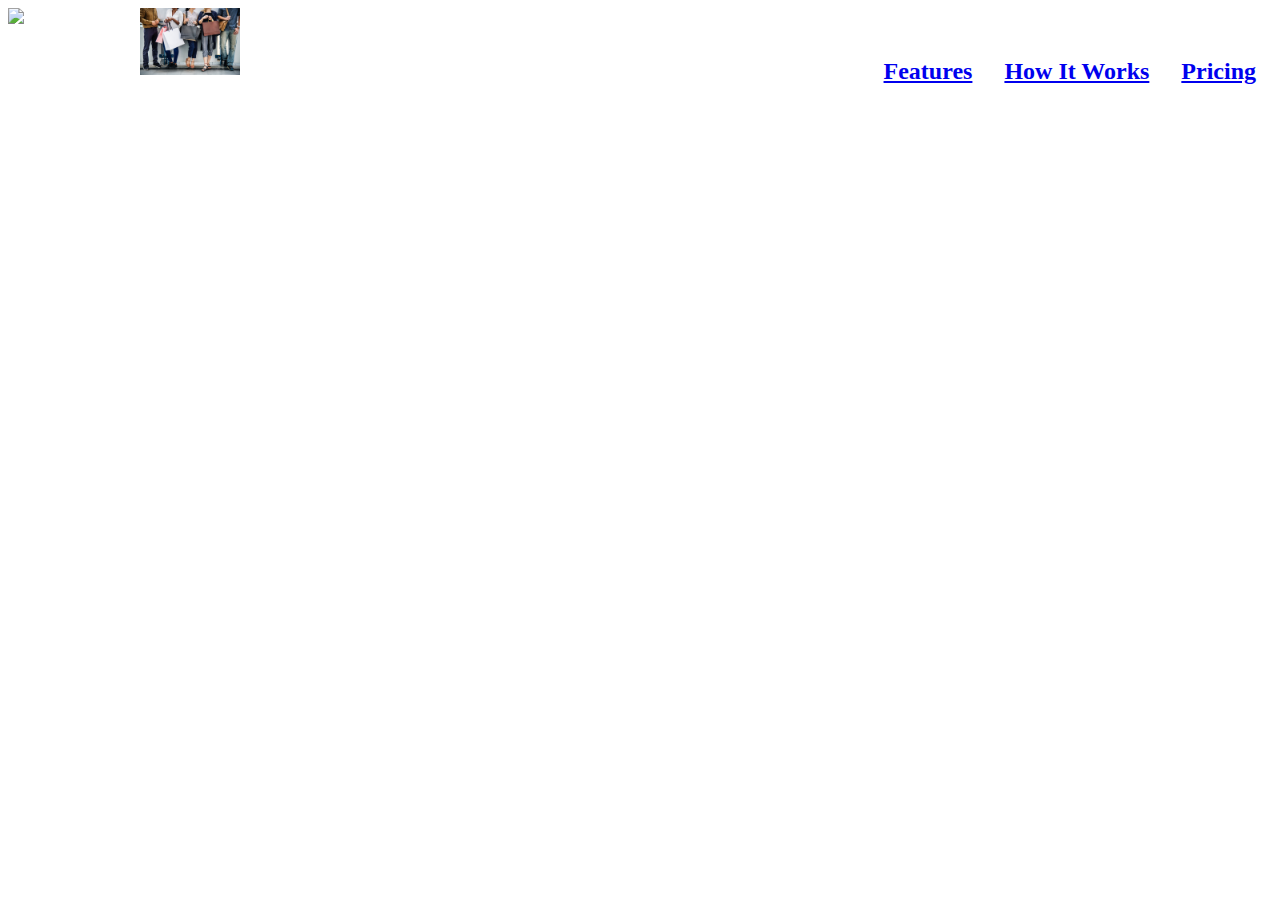
==== productLanding/product.html @ f1253bfc "product landong" ====
<!DOCTYPE html>
<html>

<head>
    <link rel="stylesheet" type="text/css" href="productStyle.css">
</head>

<body>

    <div>
        <header id="header">
            <img class="header-img" id="header-img" src="https://upload.wikimedia.org/wikipedia/commons/9/92/UNIQLO_logo.svg">
            <div id="nav-bar" class="topnav">
            <ul>
                <li class="nav-link"><a href="#pricing">Pricing</a></li>
                <li class="nav-link"><a href="#how-it-works">How It Works</a></li>
                <li class="nav-link"><a href="#features">Features</a></li>
            </ul>
            </div>
        </header>
    </div>

    <div class="container">

    </div>

    <div class="container">
        <div class="feature-container">
        <section id="features">
            <img class="feature-img" src="img/1.jpg">
        </section>
        </div>
    </div>



</body>

</html>
---- productLanding/productStyle.css ----
@import 'https://fonts.googleapis.com/css?family=Lato:400,700';

* {
  box-sizing: border-box;
}

.header-img {
  width: 100px;
  position: absolute;
}

.container {
  max-width: 1000px;
  width: 100%;
  margin: 0 auto;
}

.topnav ul {
  display: inline;
  list-style: none;
  margin: 0;
  padding: 0;
}

.topnav li {
  float: right;
  margin-top: 1.5em;
  font-size: 1.5em;
  text-decoration: none;
}

.nav-link {
  display: block;
  text-align: center;
  padding: 14px 16px;
  font-weight: bolder;
}

.nav-tab:hover {
  background-color: slategrey;
}

.feature-container {
  position: relative;
}

.feature-img {
  width: 100px;
}
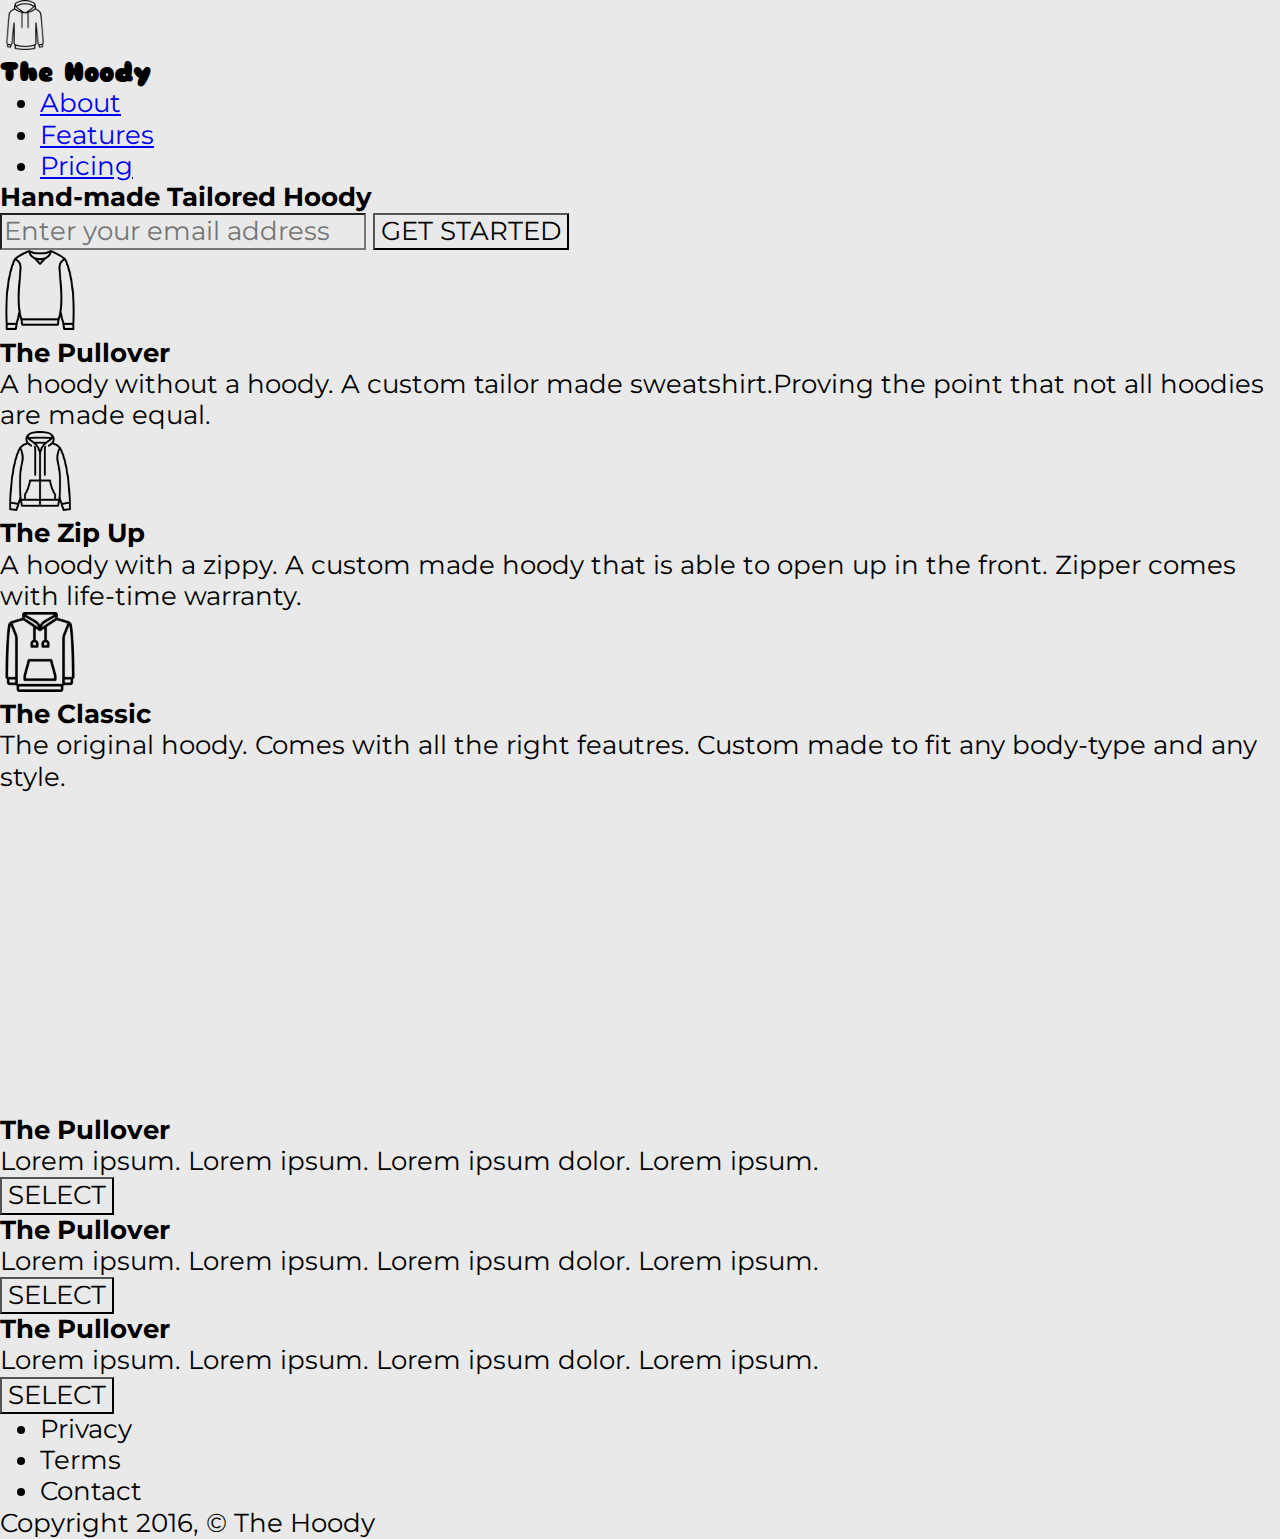
==== commit cb0b7181: "do css" ====
--- a/productLanding/product.html
+++ b/productLanding/product.html
@@ -1,39 +1,101 @@
 <!DOCTYPE html>
 <html>
+    <head>
+        <title>My Product</title>
+        <link rel="stylesheet" type="text/css" href="productStyle.css">
+    </head>
+    <body>
 
-<head>
-    <link rel="stylesheet" type="text/css" href="productStyle.css">
-</head>
+        <header>
+            <nav id="nav-bar"><img id="header-img" width="50px" src='../productLanding/img/sweatshirt.png'>
+                <h1 class="main-heading">The Hoody</h1>
+                <ul class="nav-link">
+                    <li><a href="#about">About</a></li>
+                    <li><a href="#features">Features</a></li>
+                    <li><a href="#pricing">Pricing</a></li>
+                </ul>
+            </nav>
+        </header>
 
-<body>
+        <div id="form" class="container">
+            <form class="email-form">
+                <h2>Hand-made Tailored Hoody</h2>
+                <input id="email" type="email" name="email" placeholder="Enter your email address">
+                <input id="submit" class="button" type="submit" value="GET STARTED">
+            </form>
+        </div>
 
-    <div>
-        <header id="header">
-            <img class="header-img" id="header-img" src="https://upload.wikimedia.org/wikipedia/commons/9/92/UNIQLO_logo.svg">
-            <div id="nav-bar" class="topnav">
+        <div id="about" class="container">
+            <div class="about">
+                <img width="80px" src="img/pullOver.png">
+                <h3>The Pullover</h3>
+                <p>A hoody without a hoody. A custom tailor made
+                    sweatshirt.Proving the point that not all hoodies
+                    are made equal.
+                </p>
+            </div>
+
+            <div class="about">
+                <img width="80px" src="img/zipUp.png">
+                <h3>The Zip Up</h3>
+                <p>A hoody with a zippy. A custom made hoody that is able
+                    to open up in the front. Zipper comes with life-time
+                    warranty.
+                </p>
+            </div>
+
+            <div class="about">
+                <img width="80px" src="img/classic.png">
+                <h3>The Classic</h3>
+                <p>The original hoody. Comes with all the right feautres.
+                    Custom made to fit any body-type and any style.
+                </p>
+            </div>
+        </div>
+
+        <div id="features" class="container">
+                <iframe width="560" height="315" src="https://www.youtube.com/embed/2U4WN3XqyVc" frameborder="0" allow="accelerometer; autoplay; encrypted-media; gyroscope; picture-in-picture" allowfullscreen></iframe>
+        </div>
+
+        <div id="pricing" class="container">
+            <div class="pricing">
+                <h3>The Pullover</h3>
+                <p>Lorem ipsum.
+                    Lorem ipsum.
+                    Lorem ipsum dolor.
+                    Lorem ipsum.</p>
+                <input type="button" value="SELECT">
+            </div>
+
+            <div class="pricing">
+                <h3>The Pullover</h3>
+                <p>Lorem ipsum.
+                Lorem ipsum.
+                Lorem ipsum dolor.
+                Lorem ipsum.</p>
+                <input type="button" value="SELECT">
+            </div>
+
+            <div class="pricing">
+                <h3>The Pullover</h3>
+                <p>Lorem ipsum.
+                Lorem ipsum.
+                Lorem ipsum dolor.
+                Lorem ipsum.</p>
+                <input type="button" value="SELECT">
+            </div>
+        </div>
+
+        <footer id="main-footer">
             <ul>
-                <li class="nav-link"><a href="#pricing">Pricing</a></li>
-                <li class="nav-link"><a href="#how-it-works">How It Works</a></li>
-                <li class="nav-link"><a href="#features">Features</a></li>
+                <li>Privacy</li>
+                <li>Terms</li>
+                <li>Contact</li>
             </ul>
-            </div>
-        </header>
-    </div>
+            <p>
+                Copyright 2016, &copy; The Hoody
+            </p>
+        </footer>
 
-    <div class="container">
-
-    </div>
-
-    <div class="container">
-        <div class="feature-container">
-        <section id="features">
-            <img class="feature-img" src="img/1.jpg">
-        </section>
-        </div>
-    </div>
-
-
-
-</body>
-
+    </body>
 </html>--- a/productLanding/productStyle.css
+++ b/productLanding/productStyle.css
@@ -1,51 +1,14 @@
-
-
-@import 'https://fonts.googleapis.com/css?family=Lato:400,700';
+@import url('https://fonts.googleapis.com/css?family=Montserrat|Sniglet');
 
 * {
   box-sizing: border-box;
+  background-color: rgb(233, 233, 233);
+  font-size: 26px;
+  line-height: 1.2em;
+  margin: 0;
+  font-family: 'Montserrat', sans-serif;
 }
 
-.header-img {
-  width: 100px;
-  position: absolute;
-}
-
-.container {
-  max-width: 1000px;
-  width: 100%;
-  margin: 0 auto;
-}
-
-.topnav ul {
-  display: inline;
-  list-style: none;
-  margin: 0;
-  padding: 0;
-}
-
-.topnav li {
-  float: right;
-  margin-top: 1.5em;
-  font-size: 1.5em;
-  text-decoration: none;
-}
-
-.nav-link {
-  display: block;
-  text-align: center;
-  padding: 14px 16px;
-  font-weight: bolder;
-}
-
-.nav-tab:hover {
-  background-color: slategrey;
-}
-
-.feature-container {
-  position: relative;
-}
-
-.feature-img {
-  width: 100px;
+.main-heading {
+  font-family: 'Sniglet', cursive;
 }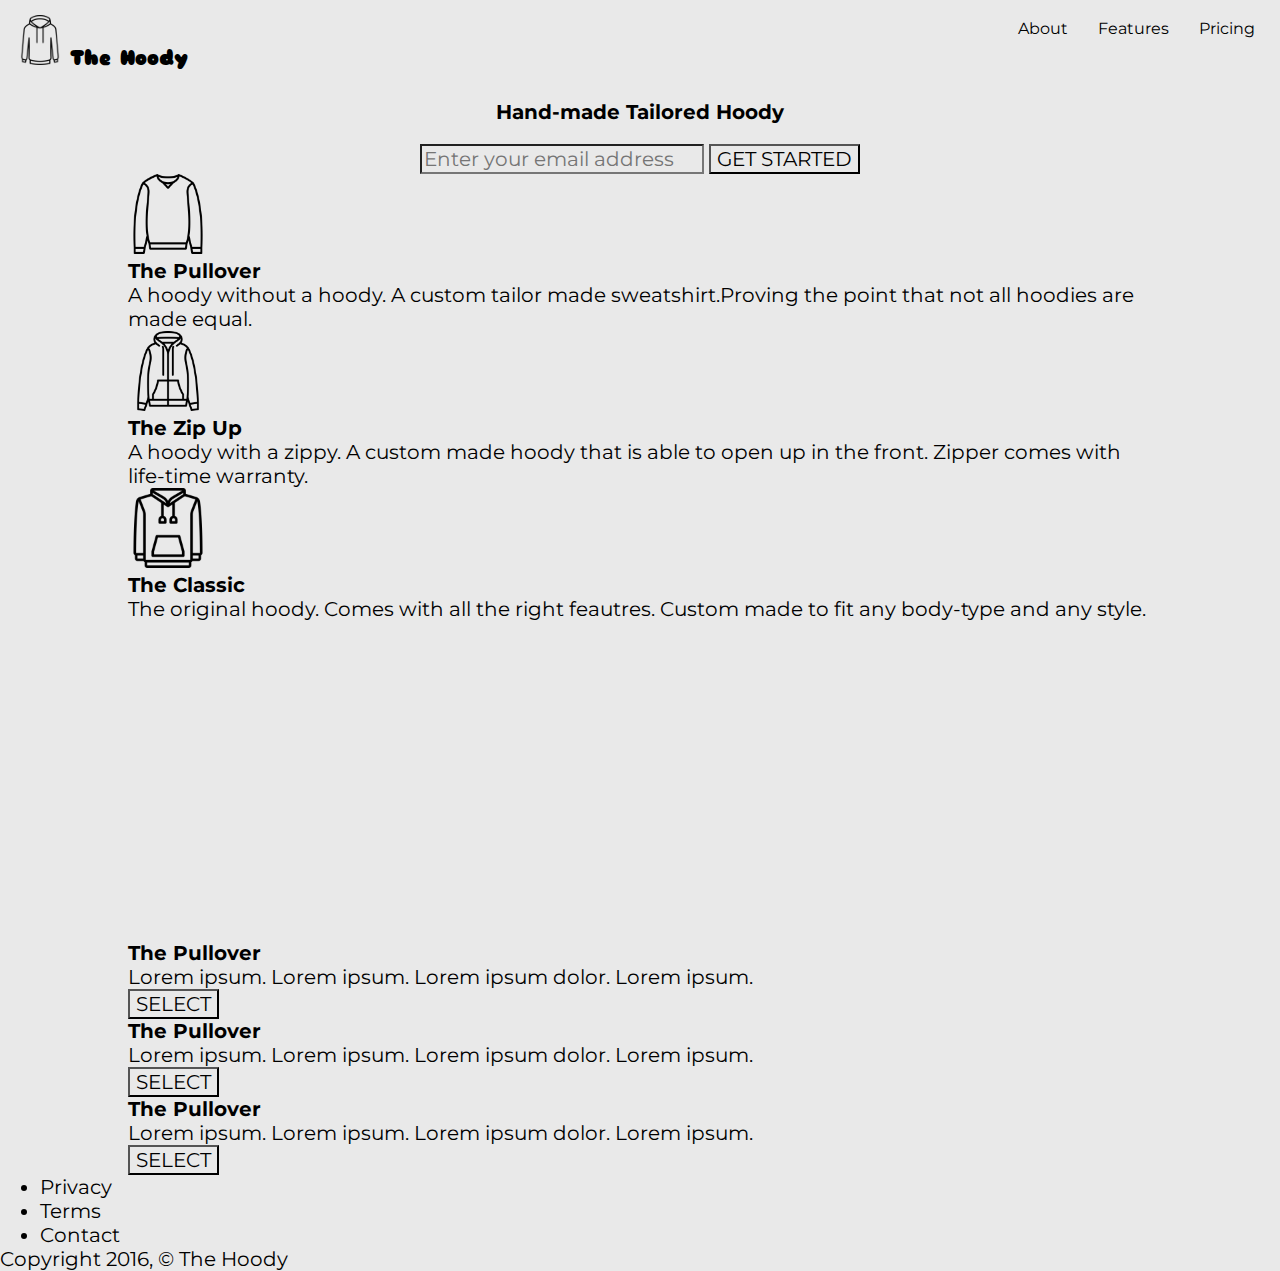
==== commit cadbfd60: "mar 12" ====
--- a/productLanding/product.html
+++ b/productLanding/product.html
@@ -17,15 +17,19 @@
             </nav>
         </header>
 
-        <div id="form" class="container">
+        <div class="body-container">
+
+        <div id="form" class="email-container">
             <form class="email-form">
                 <h2>Hand-made Tailored Hoody</h2>
-                <input id="email" type="email" name="email" placeholder="Enter your email address">
-                <input id="submit" class="button" type="submit" value="GET STARTED">
+                <div class="email-input">
+                    <input id="email" type="email" name="email" placeholder="Enter your email address">
+                    <input id="submit" class="button" type="submit" value="GET STARTED">
+                </div>
             </form>
         </div>
 
-        <div id="about" class="container">
+        <div id="about" class="about-container">
             <div class="about">
                 <img width="80px" src="img/pullOver.png">
                 <h3>The Pullover</h3>
@@ -53,11 +57,11 @@
             </div>
         </div>
 
-        <div id="features" class="container">
+        <div id="features" class="features-container">
                 <iframe width="560" height="315" src="https://www.youtube.com/embed/2U4WN3XqyVc" frameborder="0" allow="accelerometer; autoplay; encrypted-media; gyroscope; picture-in-picture" allowfullscreen></iframe>
         </div>
 
-        <div id="pricing" class="container">
+        <div id="pricing" class="pricing-container">
             <div class="pricing">
                 <h3>The Pullover</h3>
                 <p>Lorem ipsum.
@@ -86,6 +90,8 @@
             </div>
         </div>
 
+        </div>
+
         <footer id="main-footer">
             <ul>
                 <li>Privacy</li>
--- a/productLanding/productStyle.css
+++ b/productLanding/productStyle.css
@@ -3,12 +3,55 @@
 * {
   box-sizing: border-box;
   background-color: rgb(233, 233, 233);
-  font-size: 26px;
+  font-size: 20px;
   line-height: 1.2em;
   margin: 0;
   font-family: 'Montserrat', sans-serif;
 }
 
+#nav-bar {
+  padding-top: 15px;
+  padding-left: 15px;
+  position: fixed;
+  width: 100%;
+}
+
+#nav-bar ul {
+  float: right;
+}
+
+#nav-bar li {
+  display: inline;
+  list-style: none;
+  padding-right: 25px;
+}
+
+#nav-bar a {
+  text-decoration: none;
+  color: black;
+  font-size: 16px;
+}
+
+.body-container {
+  padding-top: 100px;
+  width: 80%;
+  margin: auto;
+
+}
+
 .main-heading {
   font-family: 'Sniglet', cursive;
+  display: inline-block;
+}
+
+.email-container {
+  text-align: center;
+}
+
+.email-input {
+  padding-top: 20px;
+}
+
+.email-input input {
+
 }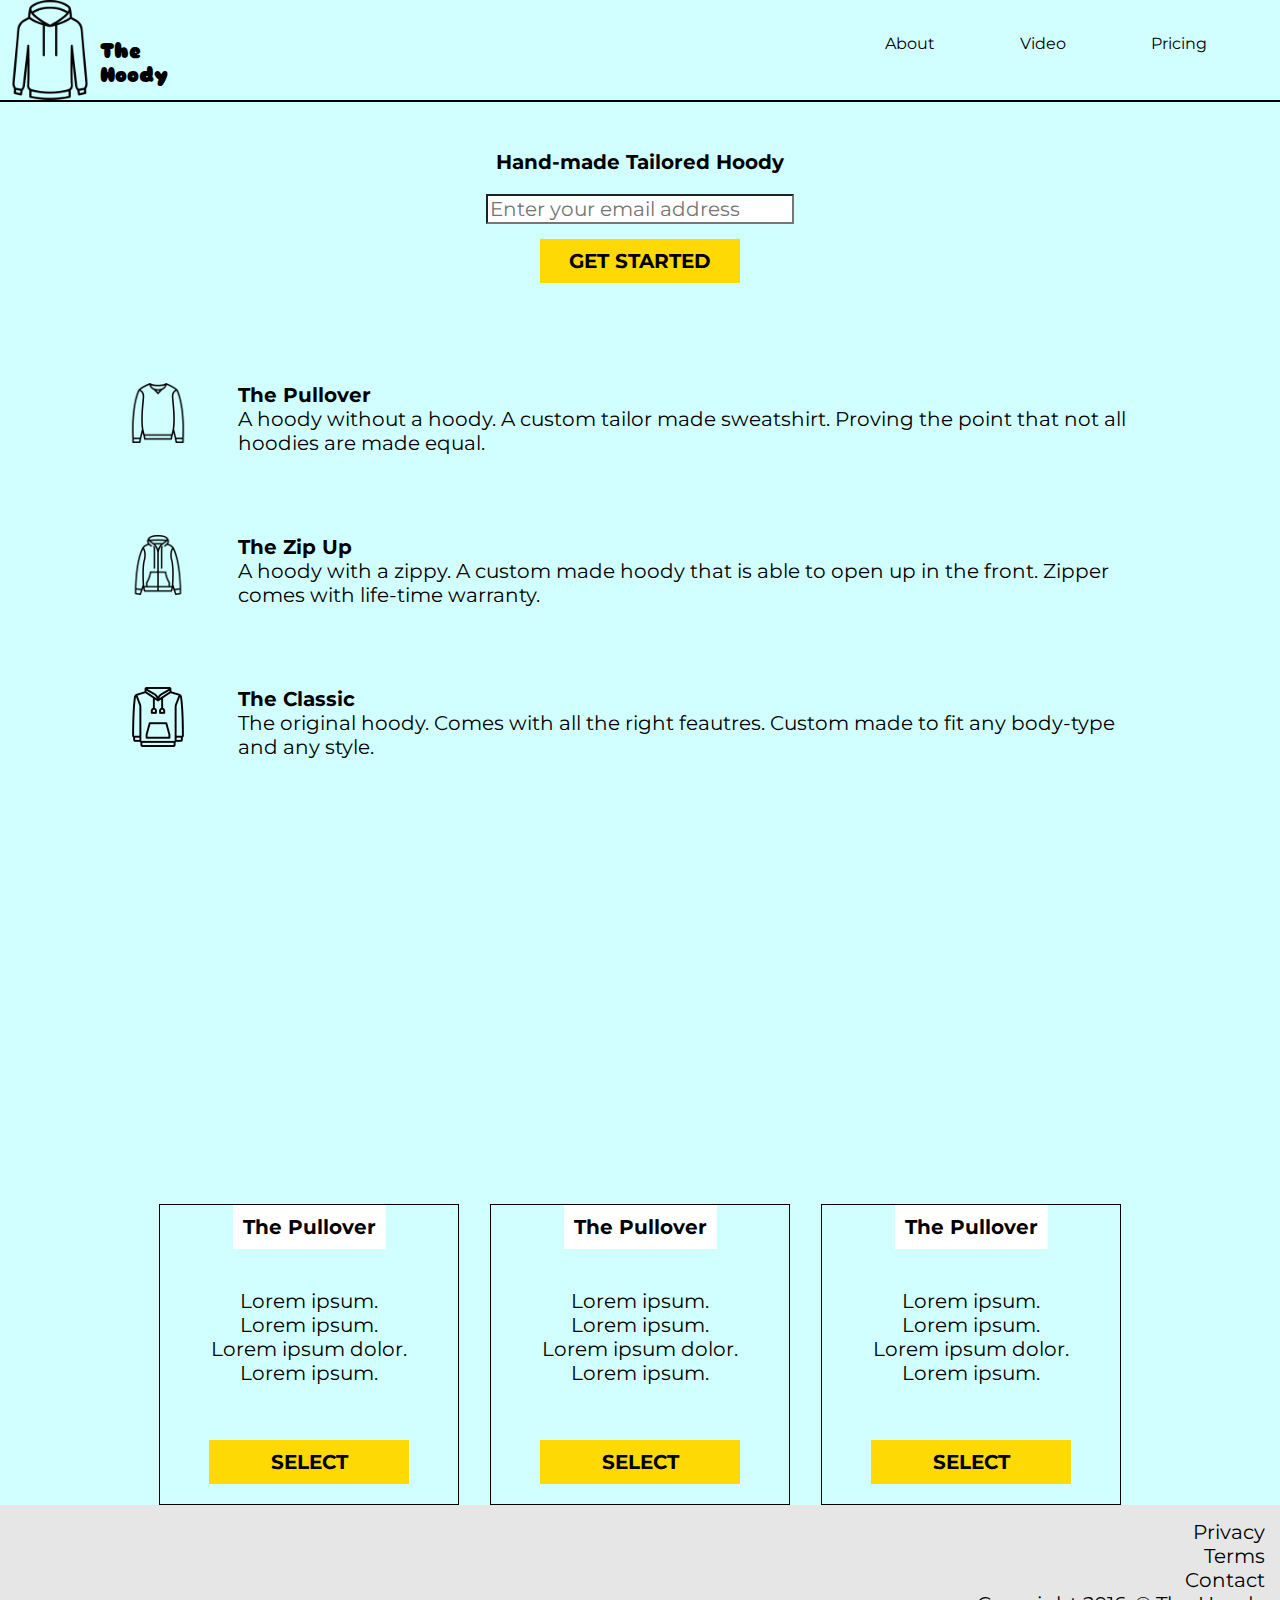
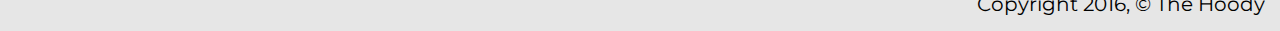
==== commit cf718a8f: "better document page" ====
--- a/productLanding/product.html
+++ b/productLanding/product.html
@@ -7,23 +7,29 @@
     <body>
 
         <header>
-            <nav id="nav-bar"><img id="header-img" width="50px" src='../productLanding/img/sweatshirt.png'>
-                <h1 class="main-heading">The Hoody</h1>
-                <ul class="nav-link">
-                    <li><a href="#about">About</a></li>
-                    <li><a href="#features">Features</a></li>
-                    <li><a href="#pricing">Pricing</a></li>
-                </ul>
+            <nav id="nav-bar">
+                <div class="nav-container">
+                    <img id="header-img" width="100px" height="100px" src="img/sweatshirt.png">
+                    <h1 class="main-heading">The Hoody</h1>
+                <div class="nav-link">
+                    <ul>
+                        <li><a href="#about">About</a></li>
+                        <li><a href="#video">Video</a></li>
+                        <li><a href="#pricing">Pricing</a></li>
+                    </ul>
+                </div>
+                </div>
             </nav>
+
         </header>
 
         <div class="body-container">
 
         <div id="form" class="email-container">
-            <form class="email-form">
+            <form class="email-form" action="https://www.freecodecamp.com/email-submit">
                 <h2>Hand-made Tailored Hoody</h2>
                 <div class="email-input">
-                    <input id="email" type="email" name="email" placeholder="Enter your email address">
+                    <input id="email" class="input-box" type="email" name="email" placeholder="Enter your email address" requ>
                     <input id="submit" class="button" type="submit" value="GET STARTED">
                 </div>
             </form>
@@ -31,62 +37,74 @@
 
         <div id="about" class="about-container">
             <div class="about">
-                <img width="80px" src="img/pullOver.png">
+                <img src="img/pullOver.png">
+                <div class="product-description">
                 <h3>The Pullover</h3>
-                <p>A hoody without a hoody. A custom tailor made
-                    sweatshirt.Proving the point that not all hoodies
-                    are made equal.
-                </p>
+                    <p>A hoody without a hoody. A custom tailor made
+                        sweatshirt. Proving the point that not all hoodies
+                        are made equal.
+                    </p>
+                </div>
             </div>
 
             <div class="about">
-                <img width="80px" src="img/zipUp.png">
-                <h3>The Zip Up</h3>
-                <p>A hoody with a zippy. A custom made hoody that is able
-                    to open up in the front. Zipper comes with life-time
-                    warranty.
-                </p>
+                <img src="img/zipUp.png">
+                <div class="product-description">
+                    <h3>The Zip Up</h3>
+                    <p>A hoody with a zippy. A custom made hoody that is able
+                        to open up in the front. Zipper comes with life-time
+                        warranty.
+                    </p>
+                </div>
             </div>
 
             <div class="about">
-                <img width="80px" src="img/classic.png">
-                <h3>The Classic</h3>
-                <p>The original hoody. Comes with all the right feautres.
-                    Custom made to fit any body-type and any style.
-                </p>
+                <img src="img/classic.png">
+                <div class="product-description">
+                    <h3>The Classic</h3>
+                    <p>The original hoody. Comes with all the right feautres.
+                        Custom made to fit any body-type and any style.
+                    </p>
+                </div>
             </div>
         </div>
 
-        <div id="features" class="features-container">
+        <div id="video" class="features-container">
                 <iframe width="560" height="315" src="https://www.youtube.com/embed/2U4WN3XqyVc" frameborder="0" allow="accelerometer; autoplay; encrypted-media; gyroscope; picture-in-picture" allowfullscreen></iframe>
         </div>
 
         <div id="pricing" class="pricing-container">
             <div class="pricing">
                 <h3>The Pullover</h3>
-                <p>Lorem ipsum.
-                    Lorem ipsum.
-                    Lorem ipsum dolor.
-                    Lorem ipsum.</p>
-                <input type="button" value="SELECT">
+                <ul>
+                    <li>Lorem ipsum.</li>
+                    <li>Lorem ipsum.</li>
+                    <li>Lorem ipsum dolor.</li>
+                    <li>Lorem ipsum.</li>
+                </ul>
+                <input type="button" class="button" value="SELECT">
             </div>
 
             <div class="pricing">
                 <h3>The Pullover</h3>
-                <p>Lorem ipsum.
-                Lorem ipsum.
-                Lorem ipsum dolor.
-                Lorem ipsum.</p>
-                <input type="button" value="SELECT">
+                <ul>
+                    <li>Lorem ipsum.</li>
+                    <li>Lorem ipsum.</li>
+                    <li>Lorem ipsum dolor.</li>
+                    <li>Lorem ipsum.</li>
+                </ul>
+                <input type="button" class="button" value="SELECT">
             </div>
 
             <div class="pricing">
                 <h3>The Pullover</h3>
-                <p>Lorem ipsum.
-                Lorem ipsum.
-                Lorem ipsum dolor.
-                Lorem ipsum.</p>
-                <input type="button" value="SELECT">
+                <ul>
+                    <li>Lorem ipsum.</li>
+                    <li>Lorem ipsum.</li>
+                    <li>Lorem ipsum dolor.</li>
+                    <li>Lorem ipsum.</li>
+                </ul>
+                <input type="button" class="button" value="SELECT">
             </div>
         </div>
 
--- a/productLanding/productStyle.css
+++ b/productLanding/productStyle.css
@@ -2,28 +2,44 @@
 
 * {
   box-sizing: border-box;
-  background-color: rgb(233, 233, 233);
   font-size: 20px;
   line-height: 1.2em;
   margin: 0;
   font-family: 'Montserrat', sans-serif;
 }
 
-#nav-bar {
-  padding-top: 15px;
-  padding-left: 15px;
-  position: fixed;
-  width: 100%;
+body,html {
+  background-color: rgb(209, 255, 255);
 }
 
-#nav-bar ul {
-  float: right;
+.nav-container {
+  width: 100%;
+  position: fixed;
+  background-color: rgb(209, 255, 255);
+  display: flex;
+  justify-content: flex-start;
+  border-bottom: 2px solid black;
 }
 
-#nav-bar li {
-  display: inline;
+.nav-link {
+  width: 100%;
+  display: flex;
+  justify-content: flex-end;
+  flex-direction: row;
+  padding-right: 30px;
+}
+
+.nav-container ul {
   list-style: none;
-  padding-right: 25px;
+  width: 35vw;
+  display: flex;
+  justify-content: space-around;
+  padding-top: 30px;
+}
+
+.main-heading {
+  padding-top: 40px;
+  font-family: 'Sniglet', cursive;
 }
 
 #nav-bar a {
@@ -33,16 +49,13 @@
 }
 
 .body-container {
-  padding-top: 100px;
+  display: flex;
+  flex-direction: column;
+  padding-top: 150px;
   width: 80%;
   margin: auto;
-
 }
 
-.main-heading {
-  font-family: 'Sniglet', cursive;
-  display: inline-block;
-}
 
 .email-container {
   text-align: center;
@@ -52,6 +65,102 @@
   padding-top: 20px;
 }
 
-.email-input input {
 
-}+.email-input {
+  display: flex;
+  width: 100%;
+  flex-direction: column;
+  align-items: center;
+}
+
+.button {
+  width: 200px;
+  margin-top: 15px;
+  background-color: rgb(255, 217, 4);
+  border: none;
+  font-weight: bold;
+  padding: 10px;
+  cursor: pointer;
+}
+
+.input-box {
+  width: 30%;
+  background: white;
+}
+
+.button:hover {
+  background-color: orangered;
+}
+
+.about-container {
+  display: flex;
+  flex-direction: column;
+  margin-top: 100px;
+}
+
+.about {
+  display: flex;
+}
+
+.about img {
+  width: 60px;
+  height: 60px;
+}
+
+.product-description {
+  padding-left: 50px;
+  margin-bottom: 80px;
+}
+
+.features-container {
+  display: flex;
+  width: 100%;
+  justify-content: center;
+  margin-bottom: 50px;
+}
+
+.pricing-container {
+  width: 100%;
+  display: flex;
+  justify-content: space-evenly;
+}
+
+@media (max-width: 600px) {
+  .pricing-container {
+    flex-direction: column;
+  }
+}
+
+.pricing {
+  display: flex;
+  flex-direction: column;
+  border: 1px solid black;
+  width: 300px;
+  justify-content: center;
+  align-items: center;
+  padding-bottom: 20px;
+}
+
+.pricing h3 {
+  background-color: rgb(255, 255, 255);
+  text-align: center;
+  padding: 10px;
+}
+
+.pricing ul {
+  list-style: none;
+  text-align: center;
+  padding: 2em;
+}
+
+footer {
+  text-align: right;
+  background-color: rgb(230, 230, 230);
+  padding: 15px;
+}
+
+footer > ul {
+  list-style: none;
+}
+
+
